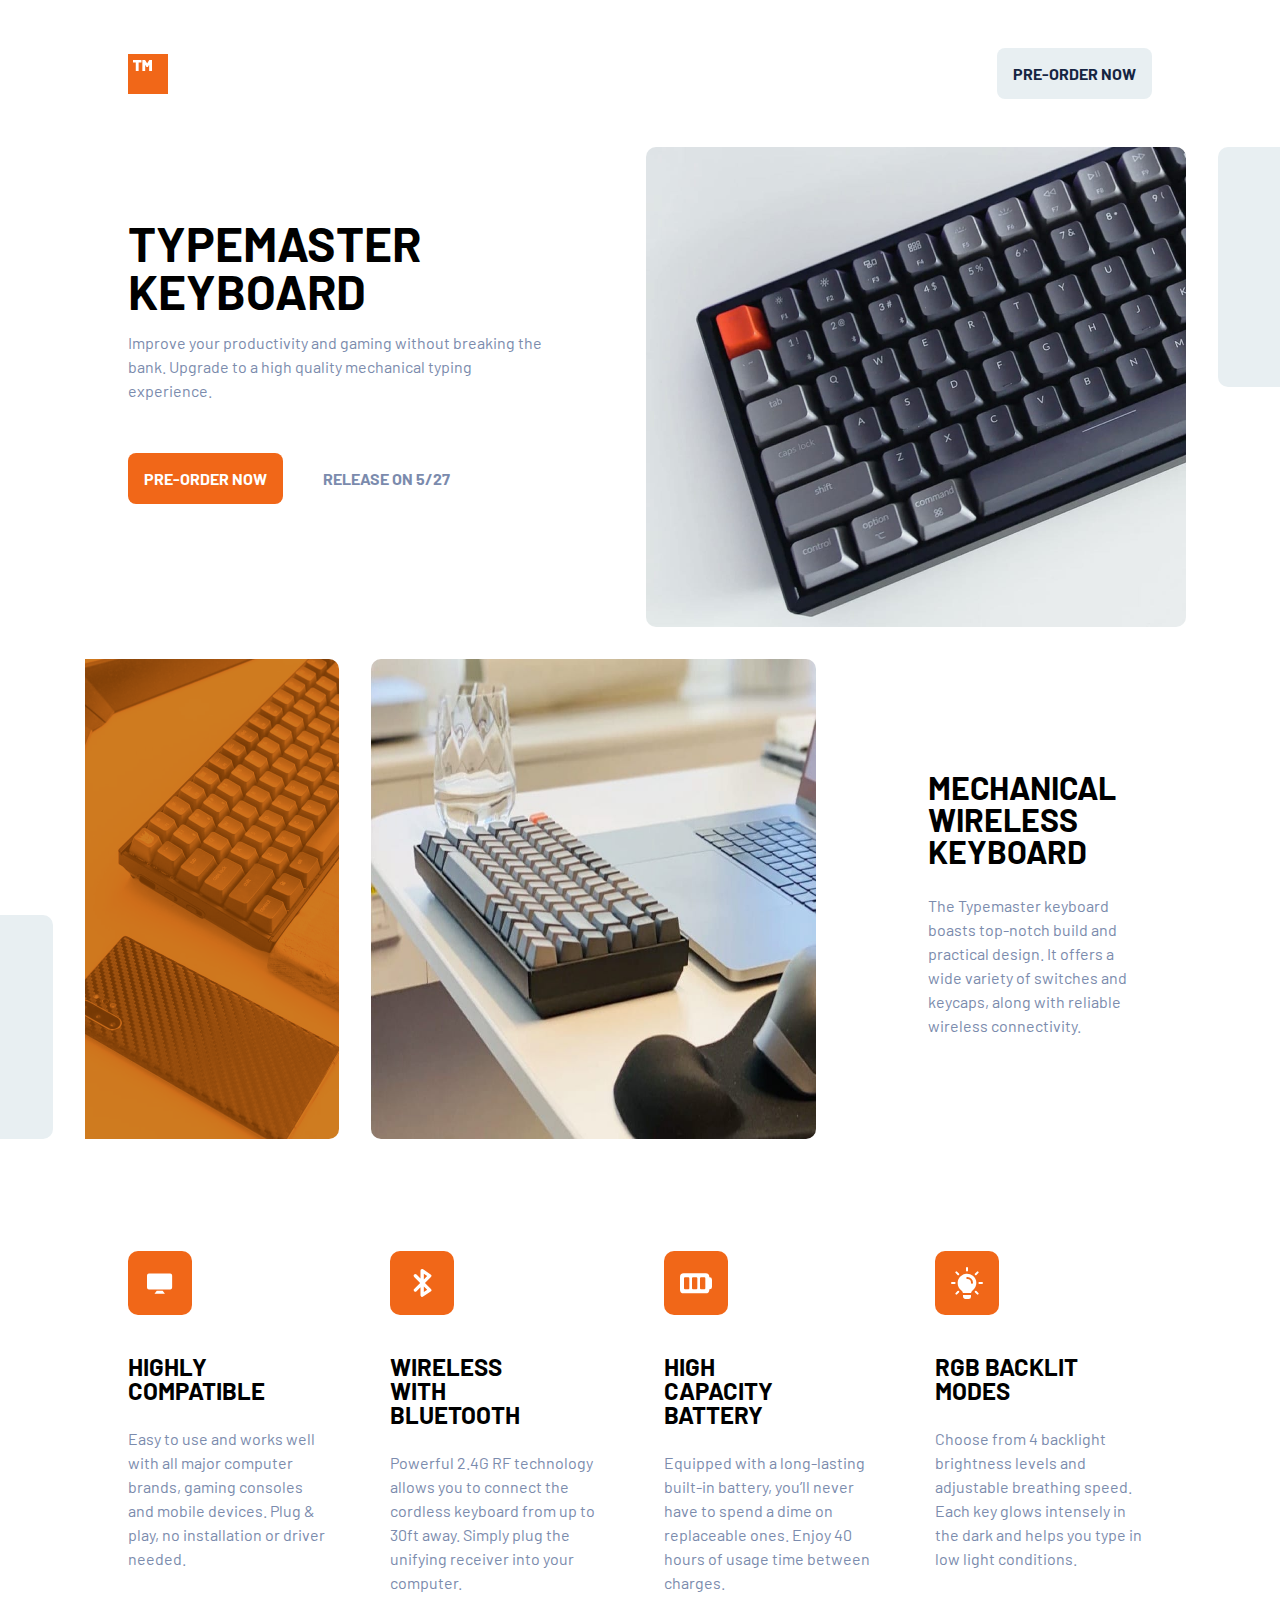
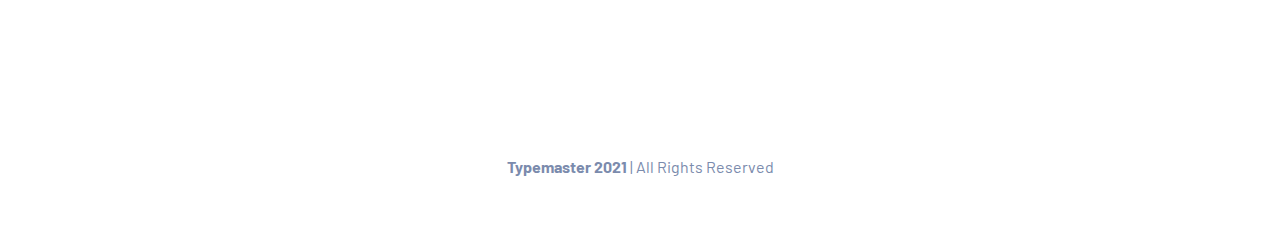
==== index.html @ 162032be "Final project update" ====
<!DOCTYPE html>
<html lang="en">
<head>
  <meta charset="UTF-8">
  <meta name="viewport" content="width=device-width, initial-scale=1.0">

  <link rel="icon" type="image/png" sizes="32x32" href="./assets/favicon-32x32.png">
  <link rel="stylesheet" href="/Sass/style.css">
  <link rel="preconnect" href="https://fonts.gstatic.com">
  <link href="https://fonts.googleapis.com/css2?family=Barlow:wght@400;500;700&display=swap" rel="stylesheet"> 
  
  <title>Frontend Mentor | Typemaster pre-launch landing page</title>
</head>
<body>
  <header>
    <img src="/assets/shared/logo.svg" alt="Typemaster company logo">
    <a class="btn-preOrder btn-grey" href="">Pre-order now</a>
  </header>

  <section class="hero">
    <div class="hero-subheader">
      <h1>Typemaster keyboard</h1>
      <p>Improve your productivity and gaming without breaking the bank. Upgrade to a high quality mechanical typing experience.</p>
    <div class="hero-preOrder">
      <a class="btn-preOrder btn-orange" href="">Pre-order now</a>
      <p class="preOrder-detail">Release on 5/27</p>
    </div>
  </div>
  <img class="hero-img" src="/assets/image-keyboard-mobile.jpg" srcset="/assets/image-keyboard-mobile.png 744w, /assets/image-keyboard-tablet.jpg 956w, /assets/image-keyboard-desktop.jpg 1080w" alt="a cropped image of the Typemaster Keyboard">
  <div class="grey-accent-img"></div>
    </section>

    
    <section class="kb-about">
      <div class="subhero-wrapper">
        <div class="hero-accent-img">
          <div class="grey-accent-img"></div>
          <img class="img-orange-kb orange-overlay" src="/assets/image-phone-and-keyboard-mobile.jpg" srcset="/assets/image-phone-and-keyboard-mobile.png 258w, /assets/image-phone-and-keyboard-tablet.jpg 428w, /assets/image-phone-and-keyboard-desktop.jpg 510w" alt="">
          <img class="img-kb-glass" src="/assets/image-glass-and-keyboard-mobile.jpg" srcset="/assets/image-glass-and-keyboard-mobile.png 440w, /assets/image-glass-and-keyboard-tablet.jpg 888w, /assets/image-glass-and-keyboard-desktop.jpg 887w" alt="">
        </div>
        <div class="about-subheader">
          <h2>Mechanical wireless keyboard</h2>
          <p>The Typemaster keyboard boasts top-notch build and practical design. It offers a wide variety of switches and keycaps, along with reliable wireless connectivity.</p>
        </div>
      </div>
    <div class="kb-spec-wrapper">
      <div class="kb-spec-item">
        <div class="icon-orange-pc"></div>
        <h3>Highly compatible</h3>
        <p>
          Easy to use and works well with all major computer brands, gaming consoles and mobile devices.
          Plug & play, no installation or driver needed.
        </p>
      </div>
      <div class="kb-spec-item">
        <div class="icon-orange-bluetooth"></div>
        <h3>Wireless with bluetooth</h3>
        <p>
          Powerful 2.4G RF technology allows you to connect the cordless keyboard from up to 30ft away.
          Simply plug the unifying receiver into your computer.
        </p>
      </div>
      <div class="kb-spec-item">
        <div class="icon-orange-battery"></div>
        <h3>High capacity battery</h3>
        <p>
          Equipped with a long-lasting built-in battery, you’ll never have to spend a dime on replaceable ones.
          Enjoy 40 hours of usage time between charges.
        </p>
      </div>
      <div class="kb-spec-item">
        <div class="icon-orange-bulb"></div>
        <h3>RGB backlit modes</h3>
        <p>
          Choose from 4 backlight brightness levels and adjustable breathing speed. Each key glows intensely in the dark and helps
          you type in low light conditions.
        </p>
      </div>
    </div>
    </section>
    
  

  <footer><p><strong>Typemaster 2021</strong>  |  All Rights Reserved</p></footer>
</body>
</html>
---- Sass/style.css ----
body {
  font-family: 'Barlow', sans-serif;
  margin: 0;
  padding: 0;
}

*, *::before, *::after {
  -webkit-box-sizing: inherit;
          box-sizing: inherit;
}

body {
  margin: 1.5rem;
}

body h1 {
  font-size: 3rem;
  line-height: 3rem;
  text-transform: uppercase;
  margin: 0 0 1rem 0;
  font-weight: bold;
}

body p {
  font-size: 1rem;
  line-height: 1.5rem;
  color: #7B8BAD;
  margin: 0 0 1rem 0;
}

body h3 {
  font-size: 1.5rem;
  line-height: 1.5rem;
  text-align: center;
  max-width: 50vw;
  text-transform: uppercase;
  font-weight: bold;
}

header {
  display: -webkit-box;
  display: -ms-flexbox;
  display: flex;
  -webkit-box-orient: horizontal;
  -webkit-box-direction: normal;
      -ms-flex-flow: row nowrap;
          flex-flow: row nowrap;
  -webkit-box-pack: justify;
      -ms-flex-pack: justify;
          justify-content: space-between;
  -webkit-box-align: center;
      -ms-flex-align: center;
          align-items: center;
}

header img {
  min-height: 2.5rem;
  min-width: 2.5rem;
}

.hero {
  display: -webkit-box;
  display: -ms-flexbox;
  display: flex;
  -webkit-box-orient: vertical;
  -webkit-box-direction: normal;
      -ms-flex-flow: column nowrap;
          flex-flow: column nowrap;
  margin: 2rem 0 1rem 0;
}

.hero .hero-preOrder {
  display: -webkit-box;
  display: -ms-flexbox;
  display: flex;
  -webkit-box-orient: horizontal;
  -webkit-box-direction: normal;
      -ms-flex-flow: row, nowrap;
          flex-flow: row, nowrap;
  -webkit-box-pack: justify;
      -ms-flex-pack: justify;
          justify-content: space-between;
  -webkit-box-align: baseline;
      -ms-flex-align: baseline;
          align-items: baseline;
  margin: 1rem 0 2rem 0;
}

.hero .hero-preOrder p {
  text-transform: uppercase;
  font-weight: bold;
}

.hero .hero-img {
  margin: 1rem -1.5rem 1rem 0;
  max-height: 20.7rem;
  max-width: 23.25rem;
  border-top-left-radius: 10px;
  border-bottom-left-radius: 10px;
  border-bottom-right-radius: 0;
  border-top-right-radius: 0;
  overflow: hidden;
}

.about-subheader {
  display: -webkit-box;
  display: -ms-flexbox;
  display: flex;
  -webkit-box-orient: vertical;
  -webkit-box-direction: normal;
      -ms-flex-flow: column nowrap;
          flex-flow: column nowrap;
  -webkit-box-pack: center;
      -ms-flex-pack: center;
          justify-content: center;
  -webkit-box-align: center;
      -ms-flex-align: center;
          align-items: center;
  margin: 2rem 0;
}

.about-subheader h2 {
  max-width: 50vw;
  text-align: center;
  font-size: 2rem;
  line-height: 2rem;
  text-transform: uppercase;
}

.about-subheader p, .about-subheader h3 {
  text-align: center;
}

.kb-about {
  display: -webkit-box;
  display: -ms-flexbox;
  display: flex;
  -webkit-box-orient: vertical;
  -webkit-box-direction: normal;
      -ms-flex-flow: column nowrap;
          flex-flow: column nowrap;
  -webkit-box-pack: center;
      -ms-flex-pack: center;
          justify-content: center;
  -webkit-box-align: center;
      -ms-flex-align: center;
          align-items: center;
}

.kb-about .hero-accent-img {
  display: -webkit-box;
  display: -ms-flexbox;
  display: flex;
  -webkit-box-orient: horizontal;
  -webkit-box-direction: normal;
      -ms-flex-flow: row nowrap;
          flex-flow: row nowrap;
  gap: 1rem;
  -webkit-box-pack: center;
      -ms-flex-pack: center;
          justify-content: center;
  margin-left: -1.5rem;
}

.kb-about .img-orange-kb {
  width: 8rem;
  height: 12rem;
  background-color: black;
  border-top-right-radius: 10px;
  border-bottom-right-radius: 10px;
  border-bottom-left-radius: 0;
  border-top-left-radius: 0;
  -o-object-fit: cover;
     object-fit: cover;
  -webkit-filter: invert(35%) sepia(60%) saturate(500%) hue-rotate(346deg) brightness(75%) contrast(125%);
          filter: invert(35%) sepia(60%) saturate(500%) hue-rotate(346deg) brightness(75%) contrast(125%);
}

.kb-about .img-kb-glass {
  width: 13.75rem;
  height: 12rem;
  background-color: white;
  border-radius: 10px;
}

.kb-about h2 {
  text-align: center;
  font-size: 2rem;
  line-height: 2rem;
  text-transform: uppercase;
}

.kb-about p, .kb-about h3 {
  text-align: center;
}

.kb-about .kb-spec-wrapper {
  display: -webkit-box;
  display: -ms-flexbox;
  display: flex;
  -webkit-box-orient: vertical;
  -webkit-box-direction: normal;
      -ms-flex-flow: column nowrap;
          flex-flow: column nowrap;
  -webkit-box-pack: center;
      -ms-flex-pack: center;
          justify-content: center;
  -webkit-box-align: center;
      -ms-flex-align: center;
          align-items: center;
  margin-bottom: 2rem;
}

.kb-about .kb-spec-item {
  display: -webkit-box;
  display: -ms-flexbox;
  display: flex;
  -webkit-box-orient: vertical;
  -webkit-box-direction: normal;
      -ms-flex-flow: column nowrap;
          flex-flow: column nowrap;
  -webkit-box-pack: center;
      -ms-flex-pack: center;
          justify-content: center;
  -webkit-box-align: center;
      -ms-flex-align: center;
          align-items: center;
  margin: 2rem 0;
}

.kb-about .icon-orange-pc {
  height: 4rem;
  width: 4rem;
  background-color: #F16718;
  color: #F16718;
  background-image: url(/assets/shared/icon-compatible.svg);
  background-repeat: no-repeat;
  background-position: center;
  border-radius: 10px;
  margin-bottom: 1rem;
}

.kb-about .icon-orange-bluetooth {
  height: 4rem;
  width: 4rem;
  background-color: #F16718;
  color: #F16718;
  background-image: url(/assets/shared/icon-bluetooth.svg);
  background-repeat: no-repeat;
  background-position: center;
  border-radius: 10px;
  margin-bottom: 1rem;
}

.kb-about .icon-orange-battery {
  height: 4rem;
  width: 4rem;
  background-color: #F16718;
  color: #F16718;
  background-image: url(/assets/shared/icon-battery.svg);
  background-repeat: no-repeat;
  background-position: center;
  border-radius: 10px;
  margin-bottom: 1rem;
}

.kb-about .icon-orange-bulb {
  height: 4rem;
  width: 4rem;
  background-color: #F16718;
  color: #F16718;
  background-image: url(/assets/shared/icon-light.svg);
  background-repeat: no-repeat;
  background-position: center;
  border-radius: 10px;
  margin-bottom: 1rem;
}

footer {
  text-align: center;
}

a {
  text-decoration: none;
  cursor: pointer;
  text-align: center;
  text-transform: uppercase;
}

.btn-preOrder {
  max-width: 9.4rem;
  max-height: 3rem;
  font-size: 1rem;
  padding: .5rem;
  font-weight: bold;
  border-radius: 8px;
}

.btn-grey {
  background-color: #E8EFF2;
  color: #162542;
  padding: 1rem;
}

.btn-grey:hover {
  color: white;
  background-color: #162542;
}

.btn-orange {
  background-color: #F16718;
  color: white;
  padding: 1rem;
}

.btn-orange:hover {
  background-color: #FF9B62;
}

.grey-accent-img {
  display: none;
}

@media only screen and (min-width: 440px) and (max-width: 768px) {
  body {
    margin: 2rem;
  }
  .hero {
    display: -webkit-box;
    display: -ms-flexbox;
    display: flex;
    -webkit-box-orient: horizontal;
    -webkit-box-direction: normal;
        -ms-flex-flow: row nowrap;
            flex-flow: row nowrap;
    -webkit-box-align: center;
        -ms-flex-align: center;
            align-items: center;
  }
  .hero .hero-subheader {
    display: -webkit-box;
    display: -ms-flexbox;
    display: flex;
    -webkit-box-orient: vertical;
    -webkit-box-direction: normal;
        -ms-flex-flow: column wrap;
            flex-flow: column wrap;
    margin-right: 4rem;
    min-width: 40vw;
  }
  .hero .hero-preOrder {
    display: -webkit-box;
    display: -ms-flexbox;
    display: flex;
    -webkit-box-orient: horizontal;
    -webkit-box-direction: normal;
        -ms-flex-flow: row nowrap;
            flex-flow: row nowrap;
  }
  .hero .hero-img {
    min-height: 26.5rem;
    min-width: 29.8rem;
    overflow: hidden;
  }
  .about-subheader {
    display: -webkit-box;
    display: -ms-flexbox;
    display: flex;
    -webkit-box-orient: vertical;
    -webkit-box-direction: normal;
        -ms-flex-flow: column nowrap;
            flex-flow: column nowrap;
    -webkit-box-pack: center;
        -ms-flex-pack: center;
            justify-content: center;
    -webkit-box-align: center;
        -ms-flex-align: center;
            align-items: center;
    margin: 2rem 0;
  }
  .about-subheader h2 {
    max-width: 50vw;
    text-align: center;
    font-size: 2rem;
    line-height: 2rem;
    text-transform: uppercase;
  }
  .about-subheader p, .about-subheader h3 {
    text-align: center;
  }
  .kb-about {
    display: -webkit-box;
    display: -ms-flexbox;
    display: flex;
    -webkit-box-orient: vertical;
    -webkit-box-direction: normal;
        -ms-flex-flow: column nowrap;
            flex-flow: column nowrap;
    -webkit-box-pack: center;
        -ms-flex-pack: center;
            justify-content: center;
    -webkit-box-align: center;
        -ms-flex-align: center;
            align-items: center;
    margin-bottom: 5rem;
  }
  .kb-about .hero-accent-img {
    display: -webkit-box;
    display: -ms-flexbox;
    display: flex;
    -webkit-box-orient: horizontal;
    -webkit-box-direction: normal;
        -ms-flex-flow: row nowrap;
            flex-flow: row nowrap;
    gap: 2.5rem;
    -webkit-box-pack: justify;
        -ms-flex-pack: justify;
            justify-content: space-between;
    margin-left: 0rem;
  }
  .kb-about .img-orange-kb {
    min-width: 13.37rem;
    min-height: 20rem;
    border-radius: 10px;
  }
  .kb-about .img-kb-glass {
    min-width: 27.8rem;
    min-height: 20rem;
  }
  .kb-about h2 {
    text-align: center;
    font-size: 2rem;
    line-height: 2rem;
    text-transform: uppercase;
  }
  .kb-about .about-subheader {
    display: -webkit-box;
    display: -ms-flexbox;
    display: flex;
    -webkit-box-orient: horizontal;
    -webkit-box-direction: normal;
        -ms-flex-flow: row nowrap;
            flex-flow: row nowrap;
    -webkit-box-pack: justify;
        -ms-flex-pack: justify;
            justify-content: space-between;
  }
  .kb-about .about-subheader p {
    text-align: left;
  }
  .kb-about .about-subheader h2 {
    text-align: left;
    min-width: 40vw;
  }
  .kb-about p, .kb-about h3 {
    text-align: center;
  }
  .kb-about .kb-spec-wrapper {
    display: -webkit-box;
    display: -ms-flexbox;
    display: flex;
    -webkit-box-orient: horizontal;
    -webkit-box-direction: normal;
        -ms-flex-flow: row wrap;
            flex-flow: row wrap;
    -webkit-box-pack: justify;
        -ms-flex-pack: justify;
            justify-content: space-between;
    -webkit-box-align: center;
        -ms-flex-align: center;
            align-items: center;
  }
  .kb-about .kb-spec-item {
    display: -webkit-box;
    display: -ms-flexbox;
    display: flex;
    -webkit-box-orient: vertical;
    -webkit-box-direction: normal;
        -ms-flex-flow: column wrap;
            flex-flow: column wrap;
    -webkit-box-pack: center;
        -ms-flex-pack: center;
            justify-content: center;
    -webkit-box-align: start;
        -ms-flex-align: start;
            align-items: flex-start;
    margin: 2rem 0;
    max-width: 36vw;
  }
  .kb-about p, .kb-about h3 {
    text-align: left;
  }
  .kb-about h3 {
    max-width: 75%;
  }
  .grey-accent-img {
    display: none;
  }
}

@media only screen and (min-width: 769px) {
  body {
    margin: 3rem 8rem;
  }
  .hero {
    display: -webkit-box;
    display: -ms-flexbox;
    display: flex;
    -webkit-box-orient: horizontal;
    -webkit-box-direction: normal;
        -ms-flex-flow: row nowrap;
            flex-flow: row nowrap;
    -webkit-box-align: center;
        -ms-flex-align: center;
            align-items: center;
    -webkit-box-pack: justify;
        -ms-flex-pack: justify;
            justify-content: space-between;
  }
  .hero .hero-subheader {
    display: -webkit-box;
    display: -ms-flexbox;
    display: flex;
    -webkit-box-orient: vertical;
    -webkit-box-direction: normal;
        -ms-flex-flow: column wrap;
            flex-flow: column wrap;
    margin-right: 4rem;
    min-width: 33vw;
    margin-right: 6rem;
  }
  .hero .hero-preOrder {
    display: -webkit-box;
    display: -ms-flexbox;
    display: flex;
    -webkit-box-orient: horizontal;
    -webkit-box-direction: normal;
        -ms-flex-flow: row nowrap;
            flex-flow: row nowrap;
    -webkit-box-pack: start;
        -ms-flex-pack: start;
            justify-content: flex-start;
  }
  .hero .hero-preOrder p {
    margin: 2rem 2.5rem;
  }
  .hero .hero-img {
    min-height: 30rem;
    min-width: 33.75rem;
    border-radius: 10px;
  }
  .hero .grey-accent-img {
    min-width: 15.9rem;
    min-height: 15rem;
    background-color: #E8EFF2;
    border-radius: 10px;
    overflow: hidden;
    display: block;
    margin-left: 3.5rem;
    margin-bottom: 15rem;
  }
  .about-subheader {
    display: -webkit-box;
    display: -ms-flexbox;
    display: flex;
    -webkit-box-orient: vertical;
    -webkit-box-direction: normal;
        -ms-flex-flow: column nowrap;
            flex-flow: column nowrap;
    -webkit-box-pack: center;
        -ms-flex-pack: center;
            justify-content: center;
    -webkit-box-align: center;
        -ms-flex-align: center;
            align-items: center;
    margin: 2rem 0;
  }
  .about-subheader h2 {
    max-width: 50vw;
    text-align: center;
    font-size: 2rem;
    line-height: 2rem;
    text-transform: uppercase;
  }
  .about-subheader p, .about-subheader h3 {
    text-align: center;
  }
  .kb-about {
    display: -webkit-box;
    display: -ms-flexbox;
    display: flex;
    -webkit-box-orient: horizontal;
    -webkit-box-direction: normal;
        -ms-flex-flow: row wrap;
            flex-flow: row wrap;
    -webkit-box-pack: center;
        -ms-flex-pack: center;
            justify-content: center;
    -webkit-box-align: center;
        -ms-flex-align: center;
            align-items: center;
    margin-bottom: 5rem;
  }
  .kb-about .subhero-wrapper {
    display: -webkit-box;
    display: -ms-flexbox;
    display: flex;
    -webkit-box-orient: horizontal;
    -webkit-box-direction: normal;
        -ms-flex-flow: row nowrap;
            flex-flow: row nowrap;
    margin-bottom: 5rem;
    -webkit-box-pack: center;
        -ms-flex-pack: center;
            justify-content: center;
    -webkit-box-align: center;
        -ms-flex-align: center;
            align-items: center;
  }
  .kb-about .subhero-wrapper .hero-accent-img {
    display: -webkit-box;
    display: -ms-flexbox;
    display: flex;
    -webkit-box-orient: horizontal;
    -webkit-box-direction: normal;
        -ms-flex-flow: row nowrap;
            flex-flow: row nowrap;
    gap: 2rem;
    -webkit-box-pack: justify;
        -ms-flex-pack: justify;
            justify-content: space-between;
    margin-left: 0rem;
    position: relative;
    left: -14rem;
  }
  .kb-about .subhero-wrapper .grey-accent-img {
    min-width: 15.9rem;
    max-width: 16rem;
    max-height: 14.75rem;
    background-color: #E8EFF2;
    border-radius: 10px;
    overflow: hidden;
    display: block;
    margin-top: 16rem;
  }
  .kb-about .subhero-wrapper .img-orange-kb {
    min-width: 15.9rem;
    min-height: 30rem;
  }
  .kb-about .subhero-wrapper .img-kb-glass {
    min-width: 27.8rem;
    min-height: 30rem;
  }
  .kb-about .subhero-wrapper .about-subheader {
    display: -webkit-box;
    display: -ms-flexbox;
    display: flex;
    -webkit-box-orient: vertical;
    -webkit-box-direction: normal;
        -ms-flex-flow: column nowrap;
            flex-flow: column nowrap;
    -webkit-box-pack: center;
        -ms-flex-pack: center;
            justify-content: center;
    -webkit-box-align: start;
        -ms-flex-align: start;
            align-items: flex-start;
    max-width: 25vw;
    text-align: left;
    position: relative;
    left: -7rem;
  }
  .kb-about .subhero-wrapper .about-subheader h2 {
    min-width: 17vw;
    text-align: left;
    font-size: 2rem;
    line-height: 2rem;
    text-transform: uppercase;
  }
  .kb-about .subhero-wrapper .about-subheader p {
    text-align: left;
  }
  .kb-about p, .kb-about h3 {
    text-align: left;
  }
  .kb-about .kb-spec-wrapper {
    display: -webkit-box;
    display: -ms-flexbox;
    display: flex;
    -webkit-box-orient: horizontal;
    -webkit-box-direction: normal;
        -ms-flex-flow: row nowrap;
            flex-flow: row nowrap;
    -ms-flex-pack: distribute;
        justify-content: space-around;
    -webkit-box-align: baseline;
        -ms-flex-align: baseline;
            align-items: baseline;
    gap: 4rem;
  }
  .kb-about .kb-spec-item {
    display: -webkit-box;
    display: -ms-flexbox;
    display: flex;
    -webkit-box-orient: vertical;
    -webkit-box-direction: normal;
        -ms-flex-flow: column wrap;
            flex-flow: column wrap;
    -webkit-box-pack: center;
        -ms-flex-pack: center;
            justify-content: center;
    -webkit-box-align: start;
        -ms-flex-align: start;
            align-items: flex-start;
    margin: 2rem 0;
    max-width: 18vw;
  }
  .kb-about p, .kb-about h3 {
    text-align: left;
  }
  .kb-about h3 {
    max-width: 75%;
  }
}
/*# sourceMappingURL=style.css.map */
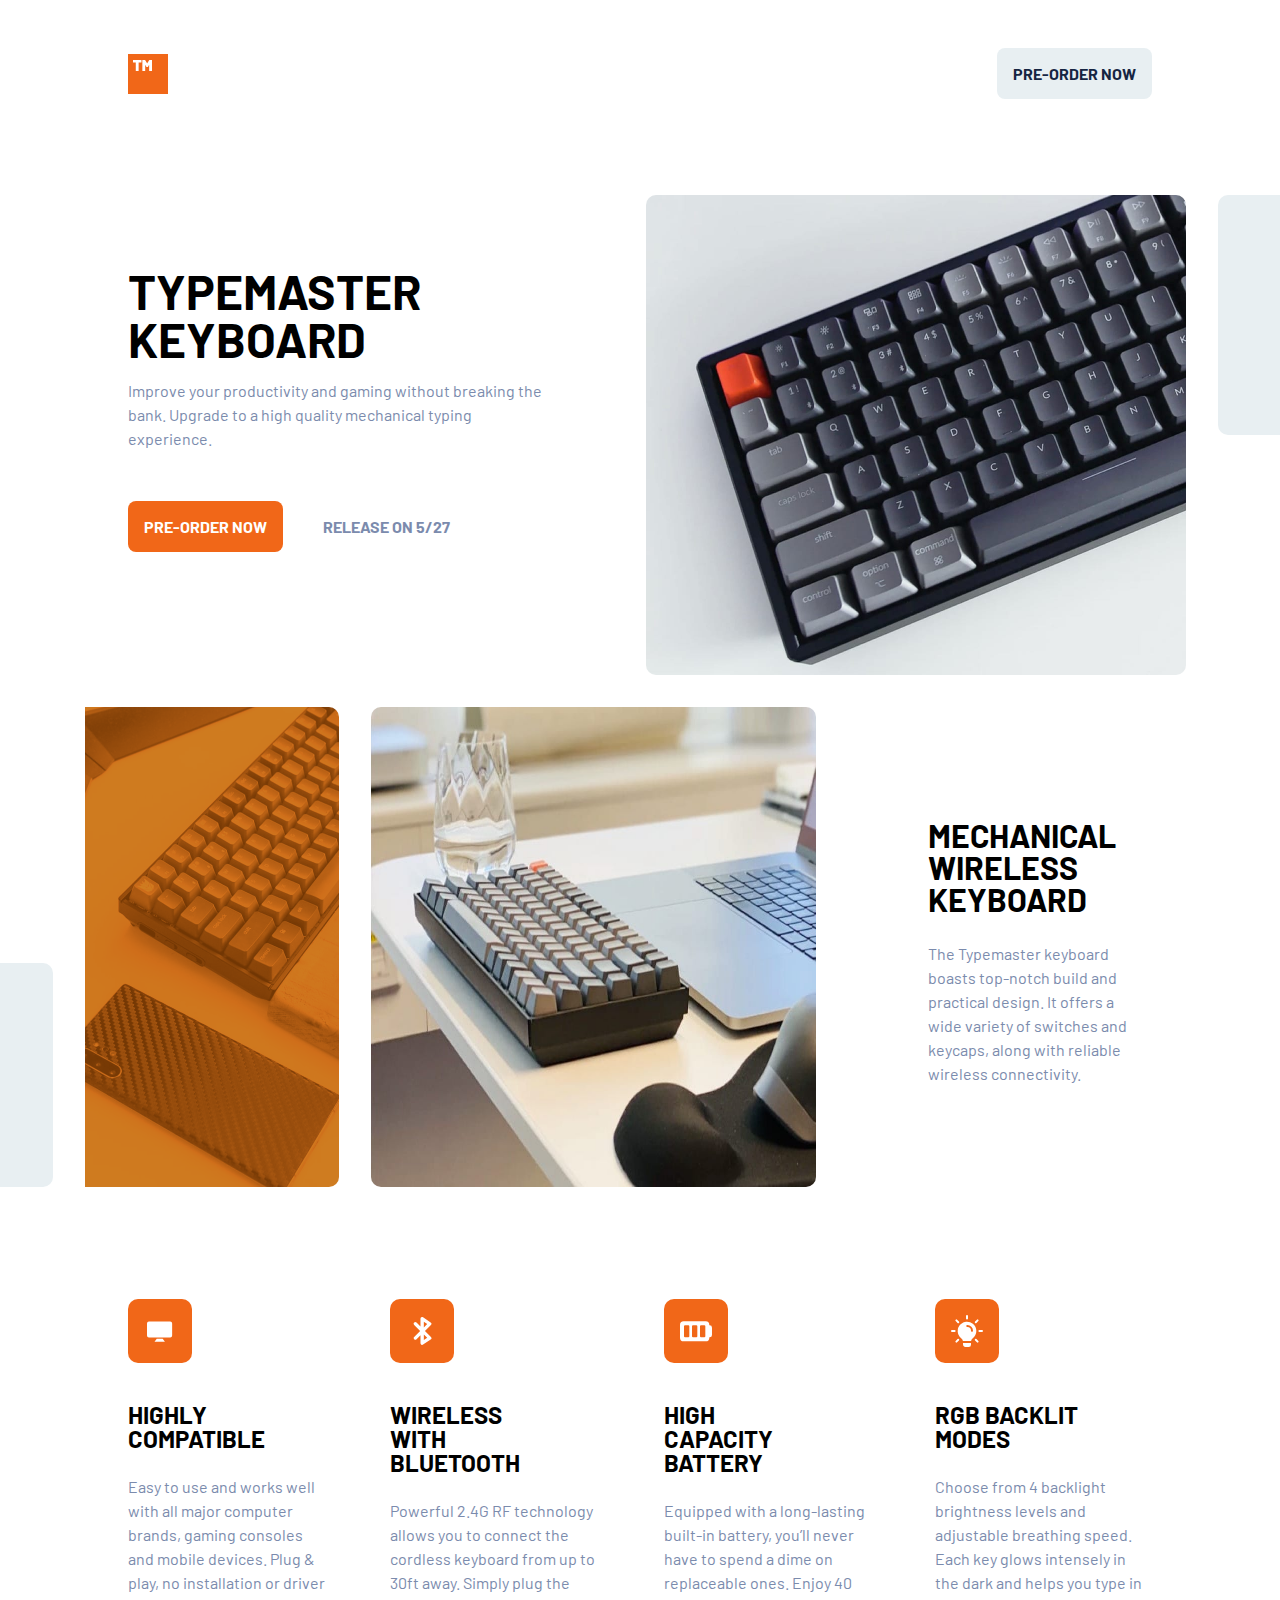
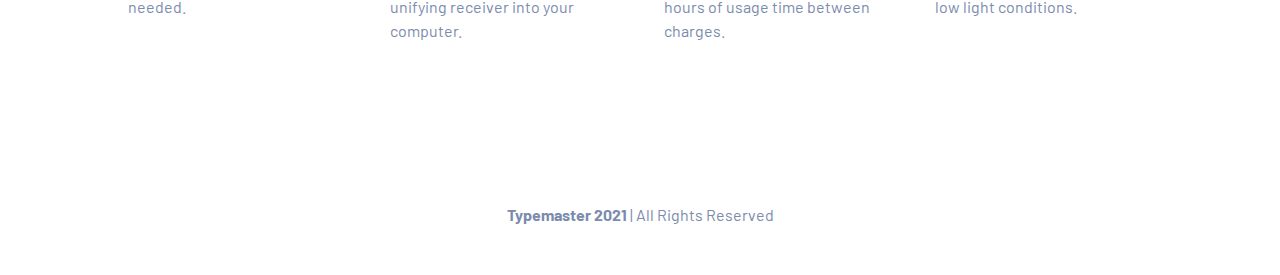
==== commit 1ff57f0b: "added sizing to images" ====
--- a/index.html
+++ b/index.html
@@ -26,7 +26,7 @@
       <p class="preOrder-detail">Release on 5/27</p>
     </div>
   </div>
-  <img class="hero-img" src="/assets/image-keyboard-mobile.jpg" srcset="/assets/image-keyboard-mobile.png 744w, /assets/image-keyboard-tablet.jpg 956w, /assets/image-keyboard-desktop.jpg 1080w" alt="a cropped image of the Typemaster Keyboard">
+  <img class="hero-img" src="/assets/image-keyboard-mobile.jpg" srcset="/assets/image-keyboard-mobile.png 744w, /assets/image-keyboard-tablet.jpg 956w, /assets/image-keyboard-desktop.jpg 1080w" sizes="(min-width: 60rem) 80vw, (min-width: 40rem) 90vw, 100vw" alt="a cropped image of the Typemaster Keyboard">
   <div class="grey-accent-img"></div>
     </section>
 
@@ -35,8 +35,8 @@
       <div class="subhero-wrapper">
         <div class="hero-accent-img">
           <div class="grey-accent-img"></div>
-          <img class="img-orange-kb orange-overlay" src="/assets/image-phone-and-keyboard-mobile.jpg" srcset="/assets/image-phone-and-keyboard-mobile.png 258w, /assets/image-phone-and-keyboard-tablet.jpg 428w, /assets/image-phone-and-keyboard-desktop.jpg 510w" alt="">
-          <img class="img-kb-glass" src="/assets/image-glass-and-keyboard-mobile.jpg" srcset="/assets/image-glass-and-keyboard-mobile.png 440w, /assets/image-glass-and-keyboard-tablet.jpg 888w, /assets/image-glass-and-keyboard-desktop.jpg 887w" alt="">
+          <img class="img-orange-kb orange-overlay" src="/assets/image-phone-and-keyboard-mobile.jpg" srcset="/assets/image-phone-and-keyboard-mobile.png 258w, /assets/image-phone-and-keyboard-tablet.jpg 428w, /assets/image-phone-and-keyboard-desktop.jpg 510w" sizes="(min-width: 60rem) 80vw, (min-width: 40rem) 90vw, 100vw" alt="A keyboard with an orange overlay next to a phone on a table">
+          <img class="img-kb-glass" src="/assets/image-glass-and-keyboard-mobile.jpg" srcset="/assets/image-glass-and-keyboard-mobile.png 440w, /assets/image-glass-and-keyboard-tablet.jpg 888w, /assets/image-glass-and-keyboard-desktop.jpg 887w" sizes="(min-width: 60rem) 80vw, (min-width: 40rem) 90vw, 100vw" alt="Keyboard set up on a table with a glass of water, mouse and laptop">
         </div>
         <div class="about-subheader">
           <h2>Mechanical wireless keyboard</h2>
--- a/Sass/style.css
+++ b/Sass/style.css
@@ -516,6 +516,7 @@
     -webkit-box-pack: justify;
         -ms-flex-pack: justify;
             justify-content: space-between;
+    margin-top: 5rem;
   }
   .hero .hero-subheader {
     display: -webkit-box;
